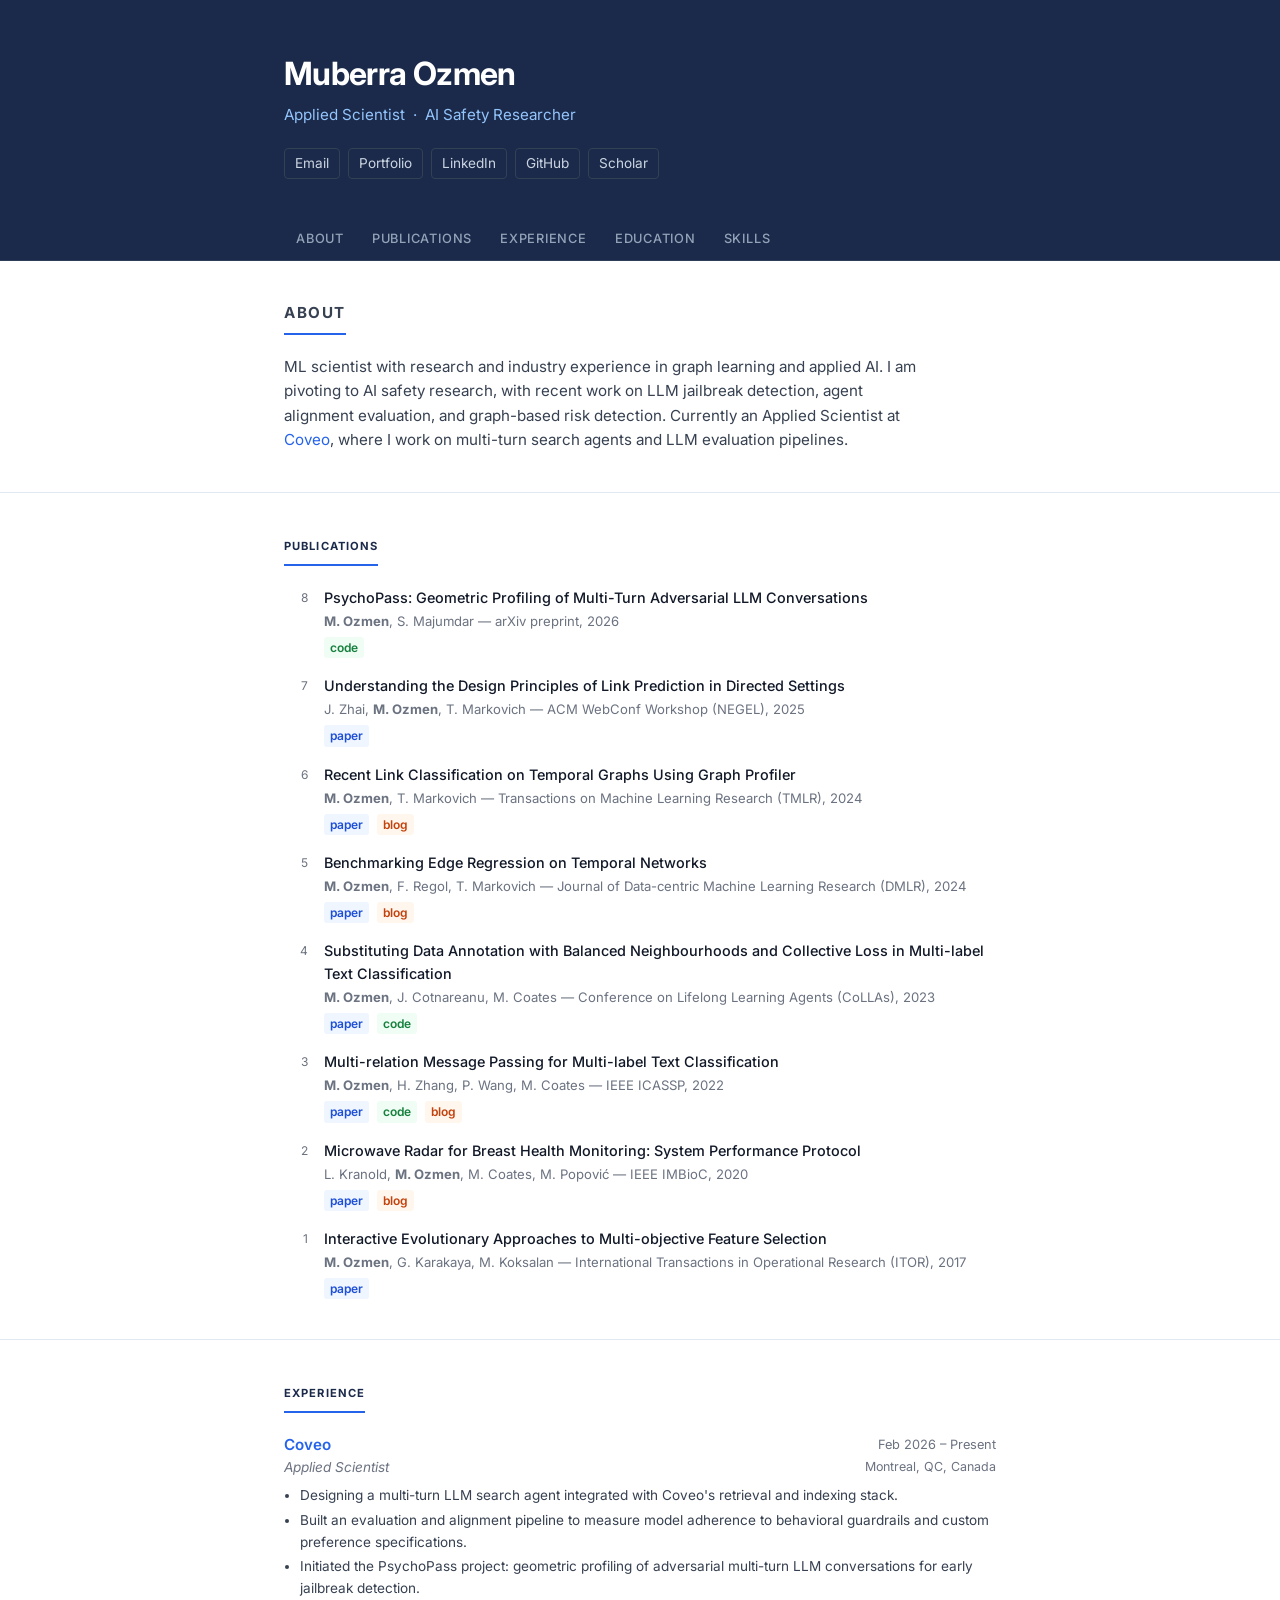
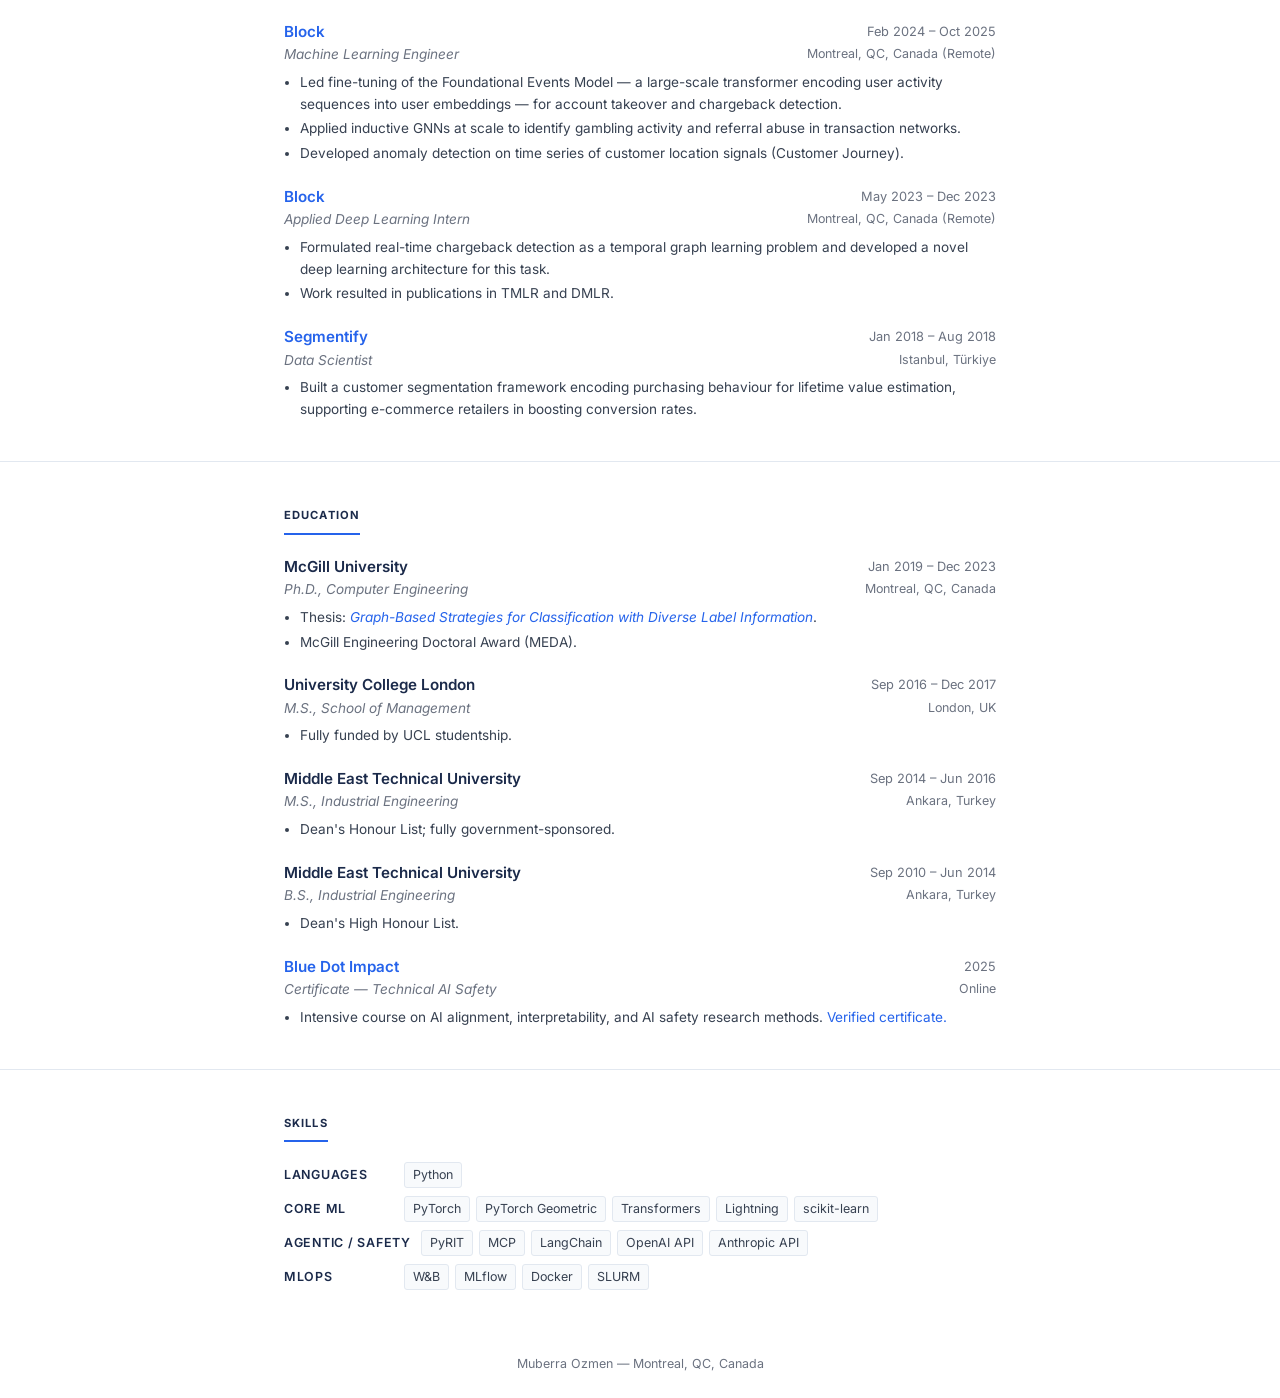
==== index.html @ 6dde7e4f "Replace React site with static HTML/CSS portfolio" ====
<!DOCTYPE html>
<html lang="en">
<head>
  <meta charset="UTF-8" />
  <meta name="viewport" content="width=device-width, initial-scale=1.0" />
  <title>Muberra Ozmen</title>
  <link rel="stylesheet" href="style.css" />
  <link rel="preconnect" href="https://fonts.googleapis.com" />
  <link href="https://fonts.googleapis.com/css2?family=Inter:wght@300;400;500;600;700&display=swap" rel="stylesheet" />
</head>
<body>

<!-- ── Header ── -->
<header>
  <div class="container">
    <h1>Muberra Ozmen</h1>
    <p class="subtitle">Applied Scientist &nbsp;·&nbsp; AI Safety Researcher</p>
    <div class="contact">
      <a href="mailto:muberra.ozmen@gmail.com">Email</a>
      <a href="https://muberraozmen.github.io/portfolio/" target="_blank">Portfolio</a>
      <a href="https://www.linkedin.com/in/muberraozmen/" target="_blank">LinkedIn</a>
      <a href="https://github.com/muberraozmen" target="_blank">GitHub</a>
      <a href="https://scholar.google.com/citations?user=y7MTyicAAAAJ" target="_blank">Scholar</a>
    </div>
  </div>
</header>

<!-- ── Nav ── -->
<nav>
  <div class="container">
    <a href="#about">About</a>
    <a href="#publications">Publications</a>
    <a href="#experience">Experience</a>
    <a href="#education">Education</a>
    <a href="#skills">Skills</a>
  </div>
</nav>

<!-- ── Main ── -->
<main>

  <!-- About -->
  <section id="about">
    <div class="container">
      <p class="section-title">About</p>
      <p>
        ML scientist with research and industry experience in graph learning and applied AI.
        I am pivoting to AI safety research, with recent work on LLM jailbreak detection,
        agent alignment evaluation, and graph-based risk detection.
        Currently an Applied Scientist at <a href="https://www.coveo.com" target="_blank">Coveo</a>,
        where I work on multi-turn search agents and LLM evaluation pipelines.
      </p>
    </div>
  </section>

  <!-- Publications -->
  <section id="publications">
    <div class="container">
      <p class="section-title">Publications</p>
      <ol class="pub-list" reversed>

        <li class="pub">
          <span class="pub-num">8</span>
          <div class="pub-body">
            <p class="pub-title">PsychoPass: Geometric Profiling of Multi-Turn Adversarial LLM Conversations</p>
            <p class="pub-meta"><strong>M. Ozmen</strong>, S. Majumdar &mdash; arXiv preprint, 2026</p>
            <div class="pub-links">
              <a href="https://github.com/muberraozmen/psycho-pass" target="_blank" class="code">code</a>
            </div>
          </div>
        </li>

        <li class="pub">
          <span class="pub-num">7</span>
          <div class="pub-body">
            <p class="pub-title">Understanding the Design Principles of Link Prediction in Directed Settings</p>
            <p class="pub-meta">J. Zhai, <strong>M. Ozmen</strong>, T. Markovich &mdash; ACM WebConf Workshop (NEGEL), 2025</p>
            <div class="pub-links">
              <a href="https://dl.acm.org/doi/pdf/10.1145/3701716.3717803" target="_blank" class="paper">paper</a>
            </div>
          </div>
        </li>

        <li class="pub">
          <span class="pub-num">6</span>
          <div class="pub-body">
            <p class="pub-title">Recent Link Classification on Temporal Graphs Using Graph Profiler</p>
            <p class="pub-meta"><strong>M. Ozmen</strong>, T. Markovich &mdash; Transactions on Machine Learning Research (TMLR), 2024</p>
            <div class="pub-links">
              <a href="https://openreview.net/pdf?id=BTgHh0gSSc" target="_blank" class="paper">paper</a>
              <a href="https://ai.cash.app/recent-link-classification" target="_blank" class="blog">blog</a>
            </div>
          </div>
        </li>

        <li class="pub">
          <span class="pub-num">5</span>
          <div class="pub-body">
            <p class="pub-title">Benchmarking Edge Regression on Temporal Networks</p>
            <p class="pub-meta"><strong>M. Ozmen</strong>, F. Regol, T. Markovich &mdash; Journal of Data-centric Machine Learning Research (DMLR), 2024</p>
            <div class="pub-links">
              <a href="https://openreview.net/pdf?id=4k4cocpuSw" target="_blank" class="paper">paper</a>
              <a href="https://ai.cash.app/temporal-edge-regression" target="_blank" class="blog">blog</a>
            </div>
          </div>
        </li>

        <li class="pub">
          <span class="pub-num">4</span>
          <div class="pub-body">
            <p class="pub-title">Substituting Data Annotation with Balanced Neighbourhoods and Collective Loss in Multi-label Text Classification</p>
            <p class="pub-meta"><strong>M. Ozmen</strong>, J. Cotnareanu, M. Coates &mdash; Conference on Lifelong Learning Agents (CoLLAs), 2023</p>
            <div class="pub-links">
              <a href="https://proceedings.mlr.press/v232/ozmen23a/ozmen23a.pdf" target="_blank" class="paper">paper</a>
              <a href="https://github.com/muberraozmen/BNCL" target="_blank" class="code">code</a>
            </div>
          </div>
        </li>

        <li class="pub">
          <span class="pub-num">3</span>
          <div class="pub-body">
            <p class="pub-title">Multi-relation Message Passing for Multi-label Text Classification</p>
            <p class="pub-meta"><strong>M. Ozmen</strong>, H. Zhang, P. Wang, M. Coates &mdash; IEEE ICASSP, 2022</p>
            <div class="pub-links">
              <a href="https://ieeexplore.ieee.org/document/9747225" target="_blank" class="paper">paper</a>
              <a href="https://github.com/muberraozmen/MrMP" target="_blank" class="code">code</a>
              <a href="https://networks.lab.mcgill.ca/docs/projects/current_projects/project003/" target="_blank" class="blog">blog</a>
            </div>
          </div>
        </li>

        <li class="pub">
          <span class="pub-num">2</span>
          <div class="pub-body">
            <p class="pub-title">Microwave Radar for Breast Health Monitoring: System Performance Protocol</p>
            <p class="pub-meta">L. Kranold, <strong>M. Ozmen</strong>, M. Coates, M. Popović &mdash; IEEE IMBioC, 2020</p>
            <div class="pub-links">
              <a href="https://ieeexplore.ieee.org/document/9385019" target="_blank" class="paper">paper</a>
              <a href="https://networks.lab.mcgill.ca/docs/projects/past_projects/project008" target="_blank" class="blog">blog</a>
            </div>
          </div>
        </li>

        <li class="pub">
          <span class="pub-num">1</span>
          <div class="pub-body">
            <p class="pub-title">Interactive Evolutionary Approaches to Multi-objective Feature Selection</p>
            <p class="pub-meta"><strong>M. Ozmen</strong>, G. Karakaya, M. Koksalan &mdash; International Transactions in Operational Research (ITOR), 2017</p>
            <div class="pub-links">
              <a href="https://onlinelibrary.wiley.com/doi/abs/10.1111/itor.12428" target="_blank" class="paper">paper</a>
            </div>
          </div>
        </li>

      </ol>
    </div>
  </section>

  <!-- Experience -->
  <section id="experience">
    <div class="container">
      <p class="section-title">Experience</p>
      <div class="entry-list">

        <div class="entry">
          <span class="entry-org"><a href="https://www.coveo.com" target="_blank">Coveo</a></span>
          <span class="entry-date">Feb 2026 &ndash; Present</span>
          <span class="entry-role">Applied Scientist</span>
          <span class="entry-location">Montreal, QC, Canada</span>
          <ul class="entry-bullets">
            <li>Designing a multi-turn LLM search agent integrated with Coveo's retrieval and indexing stack.</li>
            <li>Built an evaluation and alignment pipeline to measure model adherence to behavioral guardrails and custom preference specifications.</li>
            <li>Initiated the PsychoPass project: geometric profiling of adversarial multi-turn LLM conversations for early jailbreak detection.</li>
          </ul>
        </div>

        <div class="entry">
          <span class="entry-org"><a href="https://block.xyz" target="_blank">Block</a></span>
          <span class="entry-date">Feb 2024 &ndash; Oct 2025</span>
          <span class="entry-role">Machine Learning Engineer</span>
          <span class="entry-location">Montreal, QC, Canada (Remote)</span>
          <ul class="entry-bullets">
            <li>Led fine-tuning of the Foundational Events Model — a large-scale transformer encoding user activity sequences into user embeddings — for account takeover and chargeback detection.</li>
            <li>Applied inductive GNNs at scale to identify gambling activity and referral abuse in transaction networks.</li>
            <li>Developed anomaly detection on time series of customer location signals (Customer Journey).</li>
          </ul>
        </div>

        <div class="entry">
          <span class="entry-org"><a href="https://block.xyz" target="_blank">Block</a></span>
          <span class="entry-date">May 2023 &ndash; Dec 2023</span>
          <span class="entry-role">Applied Deep Learning Intern</span>
          <span class="entry-location">Montreal, QC, Canada (Remote)</span>
          <ul class="entry-bullets">
            <li>Formulated real-time chargeback detection as a temporal graph learning problem and developed a novel deep learning architecture for this task.</li>
            <li>Work resulted in publications in TMLR and DMLR.</li>
          </ul>
        </div>

        <div class="entry">
          <span class="entry-org"><a href="https://www.segmentify.com" target="_blank">Segmentify</a></span>
          <span class="entry-date">Jan 2018 &ndash; Aug 2018</span>
          <span class="entry-role">Data Scientist</span>
          <span class="entry-location">Istanbul, Türkiye</span>
          <ul class="entry-bullets">
            <li>Built a customer segmentation framework encoding purchasing behaviour for lifetime value estimation, supporting e-commerce retailers in boosting conversion rates.</li>
          </ul>
        </div>

      </div>
    </div>
  </section>

  <!-- Education -->
  <section id="education">
    <div class="container">
      <p class="section-title">Education</p>
      <div class="entry-list">

        <div class="entry">
          <span class="entry-org">McGill University</span>
          <span class="entry-date">Jan 2019 &ndash; Dec 2023</span>
          <span class="entry-role">Ph.D., Computer Engineering</span>
          <span class="entry-location">Montreal, QC, Canada</span>
          <ul class="entry-bullets">
            <li>Thesis: <a href="https://escholarship.mcgill.ca/concern/theses/t722hg54k" target="_blank"><em>Graph-Based Strategies for Classification with Diverse Label Information</em></a>.</li>
            <li>McGill Engineering Doctoral Award (MEDA).</li>
          </ul>
        </div>

        <div class="entry">
          <span class="entry-org">University College London</span>
          <span class="entry-date">Sep 2016 &ndash; Dec 2017</span>
          <span class="entry-role">M.S., School of Management</span>
          <span class="entry-location">London, UK</span>
          <ul class="entry-bullets">
            <li>Fully funded by UCL studentship.</li>
          </ul>
        </div>

        <div class="entry">
          <span class="entry-org">Middle East Technical University</span>
          <span class="entry-date">Sep 2014 &ndash; Jun 2016</span>
          <span class="entry-role">M.S., Industrial Engineering</span>
          <span class="entry-location">Ankara, Turkey</span>
          <ul class="entry-bullets">
            <li>Dean's Honour List; fully government-sponsored.</li>
          </ul>
        </div>

        <div class="entry">
          <span class="entry-org">Middle East Technical University</span>
          <span class="entry-date">Sep 2010 &ndash; Jun 2014</span>
          <span class="entry-role">B.S., Industrial Engineering</span>
          <span class="entry-location">Ankara, Turkey</span>
          <ul class="entry-bullets">
            <li>Dean's High Honour List.</li>
          </ul>
        </div>

        <div class="entry">
          <span class="entry-org"><a href="https://bluedot.org/courses/technical-ai-safety" target="_blank">Blue Dot Impact</a></span>
          <span class="entry-date">2025</span>
          <span class="entry-role">Certificate — Technical AI Safety</span>
          <span class="entry-location">Online</span>
          <ul class="entry-bullets">
            <li>Intensive course on AI alignment, interpretability, and AI safety research methods. <a href="https://bluedot.org/certification?id=recBqdzHf9f8r70Nk" target="_blank">Verified certificate.</a></li>
          </ul>
        </div>

      </div>
    </div>
  </section>

  <!-- Skills -->
  <section id="skills">
    <div class="container">
      <p class="section-title">Skills</p>
      <div class="skill-group">

        <div class="skill-row">
          <span class="skill-label">Languages</span>
          <div class="skill-tags">
            <span class="tag">Python</span>
          </div>
        </div>

        <div class="skill-row">
          <span class="skill-label">Core ML</span>
          <div class="skill-tags">
            <span class="tag">PyTorch</span>
            <span class="tag">PyTorch Geometric</span>
            <span class="tag">Transformers</span>
            <span class="tag">Lightning</span>
            <span class="tag">scikit-learn</span>
          </div>
        </div>

        <div class="skill-row">
          <span class="skill-label">Agentic / Safety</span>
          <div class="skill-tags">
            <span class="tag">PyRIT</span>
            <span class="tag">MCP</span>
            <span class="tag">LangChain</span>
            <span class="tag">OpenAI API</span>
            <span class="tag">Anthropic API</span>
          </div>
        </div>

        <div class="skill-row">
          <span class="skill-label">MLOps</span>
          <div class="skill-tags">
            <span class="tag">W&amp;B</span>
            <span class="tag">MLflow</span>
            <span class="tag">Docker</span>
            <span class="tag">SLURM</span>
          </div>
        </div>

      </div>
    </div>
  </section>

</main>

<footer>
  <p>Muberra Ozmen &mdash; Montreal, QC, Canada</p>
</footer>

</body>
</html>
---- style.css ----
:root {
  --navy: #1B2A4A;
  --accent: #2563EB;
  --muted: #6B7280;
  --bg: #FFFFFF;
  --surface: #F8FAFC;
  --border: #E2E8F0;
  --text: #111827;
  --link-paper: #1D4ED8;
  --link-code: #15803D;
  --link-blog: #C2410C;
}

* {
  box-sizing: border-box;
  margin: 0;
  padding: 0;
}

html {
  scroll-behavior: smooth;
}

body {
  font-family: 'Inter', sans-serif;
  font-size: 15px;
  line-height: 1.6;
  color: var(--text);
  background: var(--bg);
}

a {
  color: var(--accent);
  text-decoration: none;
}

a:hover {
  text-decoration: underline;
}

/* ── Layout ── */

.container {
  max-width: 760px;
  margin: 0 auto;
  padding: 0 24px;
}

/* ── Header ── */

header {
  background: var(--navy);
  color: white;
  padding: 48px 0 40px;
}

header h1 {
  font-size: 2rem;
  font-weight: 700;
  letter-spacing: -0.02em;
  margin-bottom: 4px;
}

header .subtitle {
  font-size: 0.95rem;
  color: #93C5FD;
  margin-bottom: 20px;
}

header .contact {
  display: flex;
  flex-wrap: wrap;
  gap: 8px;
}

header .contact a {
  color: #CBD5E1;
  font-size: 0.85rem;
  display: flex;
  align-items: center;
  gap: 5px;
  padding: 4px 10px;
  border: 1px solid #334155;
  border-radius: 4px;
  transition: color 0.15s, border-color 0.15s;
}

header .contact a:hover {
  color: white;
  border-color: #93C5FD;
  text-decoration: none;
}

/* ── Nav ── */

nav {
  position: sticky;
  top: 0;
  z-index: 100;
  background: var(--navy);
  border-bottom: 1px solid #2D3D5A;
}

nav .container {
  display: flex;
  gap: 4px;
  padding-top: 0;
  padding-bottom: 0;
}

nav a {
  color: #94A3B8;
  font-size: 0.8rem;
  font-weight: 500;
  text-transform: uppercase;
  letter-spacing: 0.06em;
  padding: 10px 12px;
  display: block;
  transition: color 0.15s;
}

nav a:hover {
  color: white;
  text-decoration: none;
}

/* ── Sections ── */

section {
  padding: 40px 0;
  border-bottom: 1px solid var(--border);
}

section:last-of-type {
  border-bottom: none;
}

.section-title {
  font-size: 0.7rem;
  font-weight: 700;
  text-transform: uppercase;
  letter-spacing: 0.1em;
  color: var(--navy);
  margin-bottom: 20px;
  padding-bottom: 8px;
  border-bottom: 2px solid var(--accent);
  display: inline-block;
}

/* ── About ── */

#about p {
  color: #374151;
  max-width: 640px;
  font-size: 0.95rem;
}

/* ── Publications ── */

.pub-list {
  list-style: none;
  display: flex;
  flex-direction: column;
  gap: 16px;
}

.pub {
  display: flex;
  gap: 16px;
  align-items: flex-start;
}

.pub-num {
  flex-shrink: 0;
  font-size: 0.75rem;
  color: var(--muted);
  width: 24px;
  text-align: right;
  padding-top: 2px;
}

.pub-body {
  flex: 1;
}

.pub-title {
  font-size: 0.9rem;
  font-weight: 500;
  color: var(--text);
  margin-bottom: 2px;
}

.pub-meta {
  font-size: 0.82rem;
  color: var(--muted);
  margin-bottom: 5px;
}

.pub-links {
  display: flex;
  gap: 8px;
  flex-wrap: wrap;
}

.pub-links a {
  font-size: 0.75rem;
  font-weight: 600;
  padding: 1px 6px;
  border-radius: 3px;
}

.pub-links a.paper {
  color: var(--link-paper);
  background: #EFF6FF;
}

.pub-links a.code {
  color: var(--link-code);
  background: #F0FDF4;
}

.pub-links a.blog {
  color: var(--link-blog);
  background: #FFF7ED;
}

.pub-links a:hover {
  text-decoration: none;
  filter: brightness(0.85);
}

/* ── Experience / Education ── */

.entry-list {
  display: flex;
  flex-direction: column;
  gap: 20px;
}

.entry {
  display: grid;
  grid-template-columns: 1fr auto;
  gap: 0 16px;
}

.entry-org {
  font-weight: 600;
  font-size: 0.95rem;
  color: var(--navy);
}

.entry-role {
  font-size: 0.85rem;
  color: var(--muted);
  font-style: italic;
  grid-column: 1;
}

.entry-date {
  font-size: 0.8rem;
  color: var(--muted);
  text-align: right;
  white-space: nowrap;
  padding-top: 2px;
}

.entry-location {
  font-size: 0.78rem;
  color: var(--muted);
  text-align: right;
  grid-column: 2;
}

.entry-bullets {
  grid-column: 1 / -1;
  margin-top: 6px;
  padding-left: 16px;
  list-style: disc;
  display: flex;
  flex-direction: column;
  gap: 3px;
}

.entry-bullets li {
  font-size: 0.85rem;
  color: #374151;
}

/* ── Certificates ── */

.cert {
  display: flex;
  justify-content: space-between;
  align-items: baseline;
  flex-wrap: wrap;
  gap: 4px;
}

.cert-name {
  font-weight: 600;
  font-size: 0.95rem;
  color: var(--navy);
}

.cert-meta {
  font-size: 0.82rem;
  color: var(--muted);
}

.cert-desc {
  font-size: 0.85rem;
  color: #374151;
  margin-top: 3px;
}

/* ── Skills ── */

.skill-group {
  display: flex;
  flex-direction: column;
  gap: 8px;
}

.skill-row {
  display: flex;
  gap: 10px;
  align-items: baseline;
  flex-wrap: wrap;
}

.skill-label {
  font-size: 0.78rem;
  font-weight: 600;
  text-transform: uppercase;
  letter-spacing: 0.06em;
  color: var(--navy);
  min-width: 110px;
  flex-shrink: 0;
}

.skill-tags {
  display: flex;
  flex-wrap: wrap;
  gap: 6px;
}

.tag {
  font-size: 0.78rem;
  padding: 2px 8px;
  border-radius: 3px;
  background: var(--surface);
  border: 1px solid var(--border);
  color: #374151;
}

/* ── Footer ── */

footer {
  text-align: center;
  padding: 24px;
  font-size: 0.78rem;
  color: var(--muted);
}

/* ── Responsive ── */

@media (max-width: 600px) {
  header h1 { font-size: 1.6rem; }
  .entry { grid-template-columns: 1fr; }
  .entry-date, .entry-location { text-align: left; }
  .skill-label { min-width: auto; width: 100%; }
}
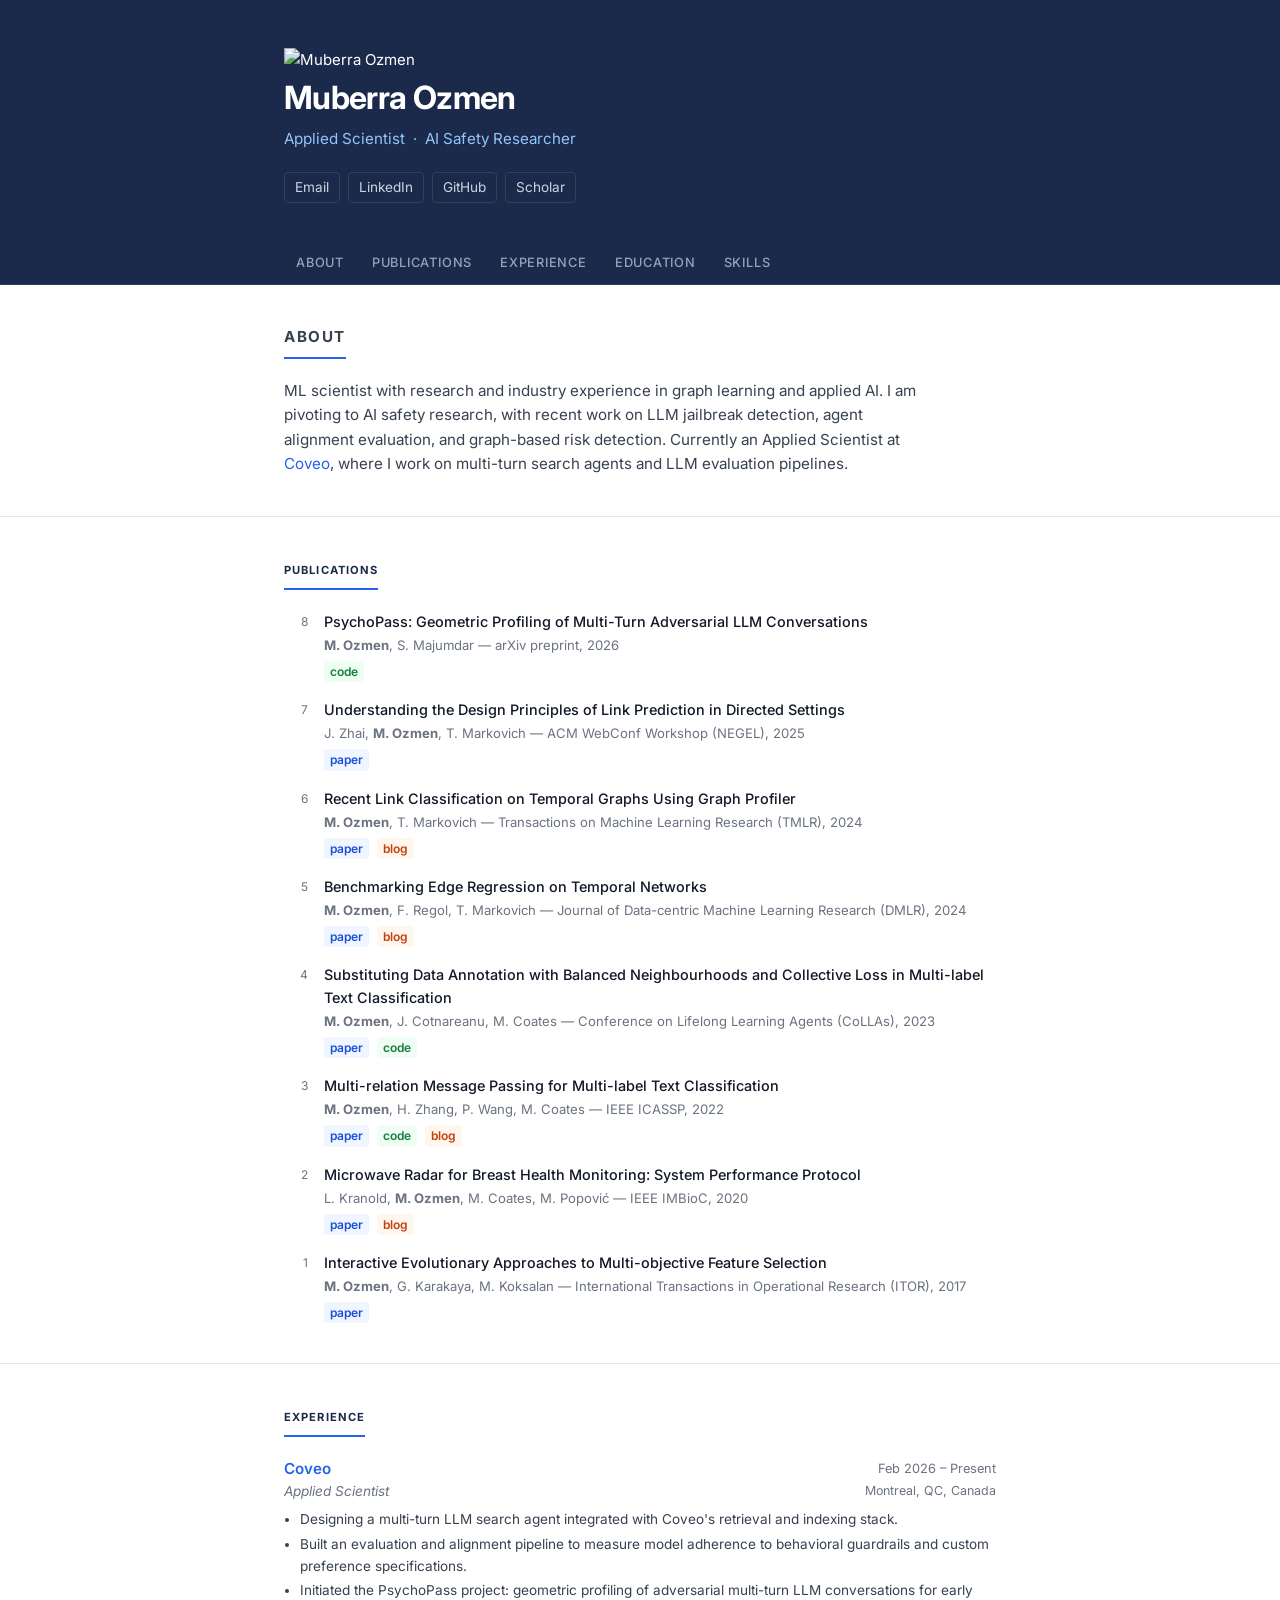
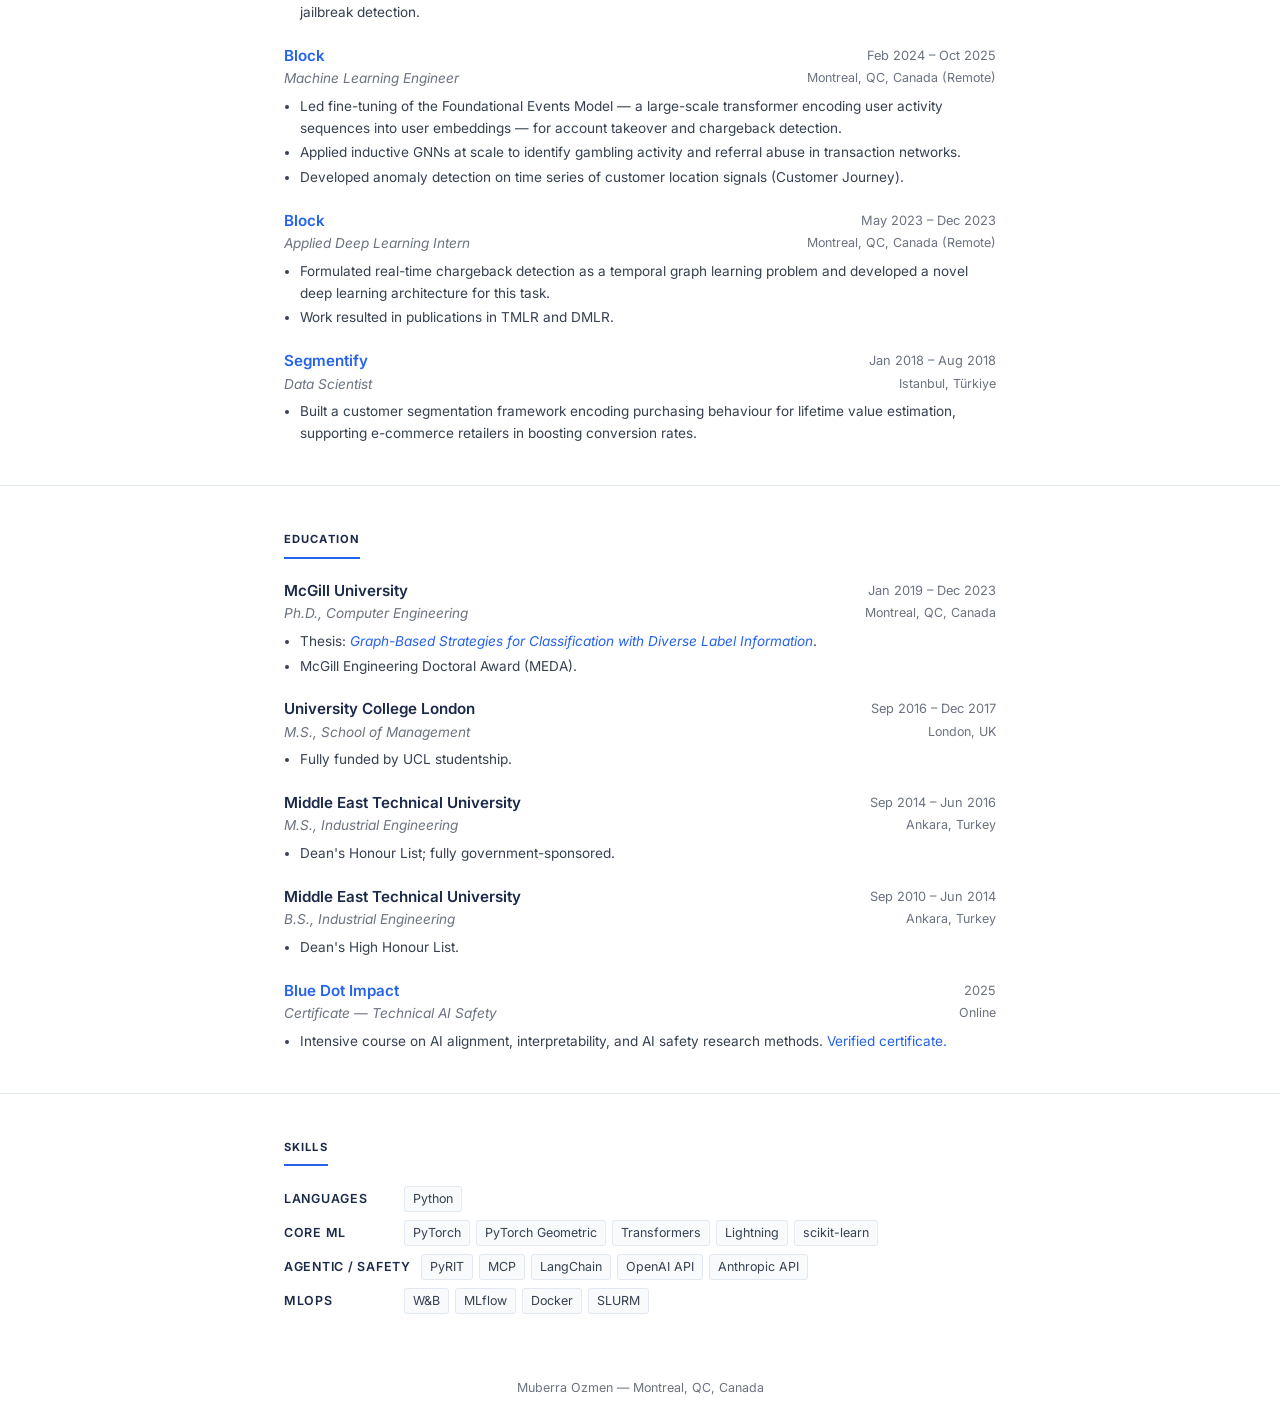
==== commit ef4c319f: "removed portfolio link" ====
--- a/index.html
+++ b/index.html
@@ -13,14 +13,18 @@
 <!-- ── Header ── -->
 <header>
   <div class="container">
-    <h1>Muberra Ozmen</h1>
-    <p class="subtitle">Applied Scientist &nbsp;·&nbsp; AI Safety Researcher</p>
-    <div class="contact">
-      <a href="mailto:muberra.ozmen@gmail.com">Email</a>
-      <a href="https://muberraozmen.github.io/portfolio/" target="_blank">Portfolio</a>
-      <a href="https://www.linkedin.com/in/muberraozmen/" target="_blank">LinkedIn</a>
-      <a href="https://github.com/muberraozmen" target="_blank">GitHub</a>
-      <a href="https://scholar.google.com/citations?user=y7MTyicAAAAJ" target="_blank">Scholar</a>
+    <div class="header-inner">
+      <img src="profile.jpg" alt="Muberra Ozmen" class="profile-photo" />
+      <div class="header-text">
+        <h1>Muberra Ozmen</h1>
+        <p class="subtitle">Applied Scientist &nbsp;·&nbsp; AI Safety Researcher</p>
+        <div class="contact">
+          <a href="mailto:muberra.ozmen@gmail.com">Email</a>
+          <a href="https://www.linkedin.com/in/muberraozmen/" target="_blank">LinkedIn</a>
+          <a href="https://github.com/muberraozmen" target="_blank">GitHub</a>
+          <a href="https://scholar.google.com/citations?user=y7MTyicAAAAJ" target="_blank">Scholar</a>
+        </div>
+      </div>
     </div>
   </div>
 </header>
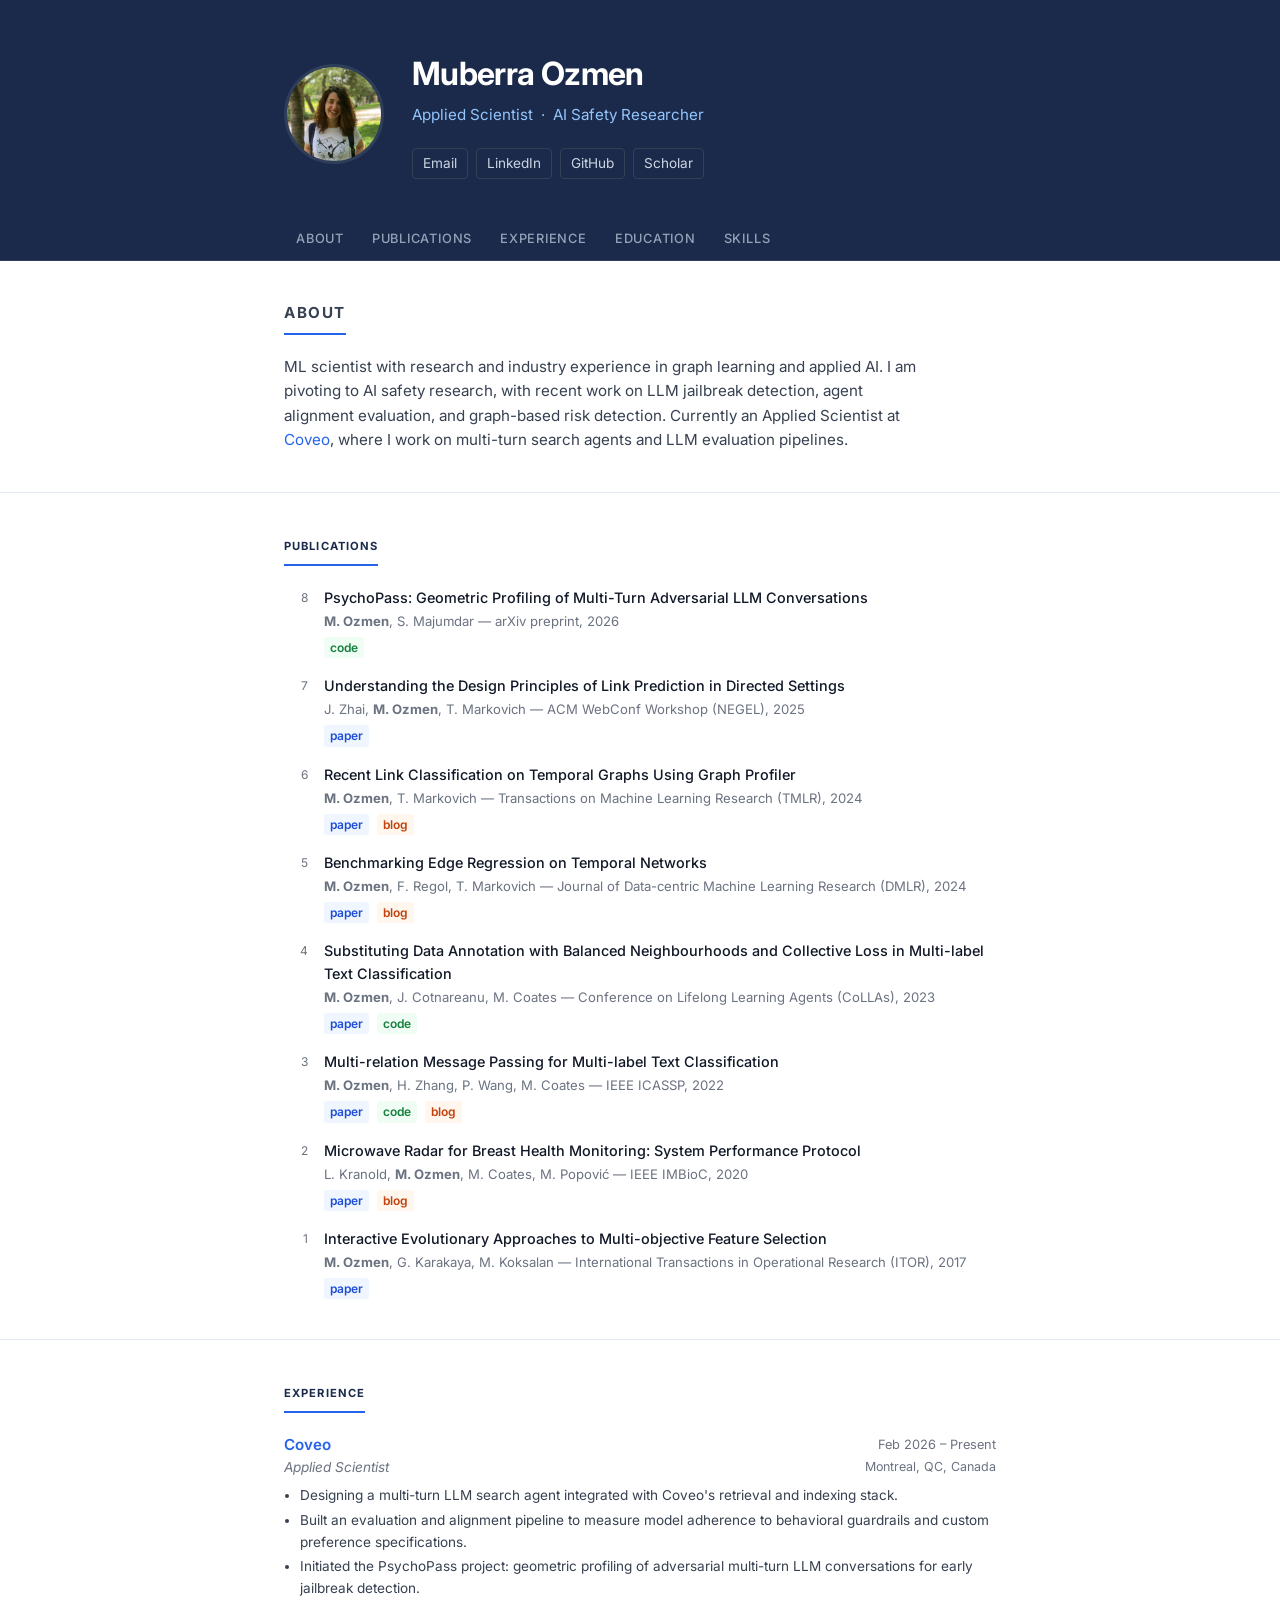
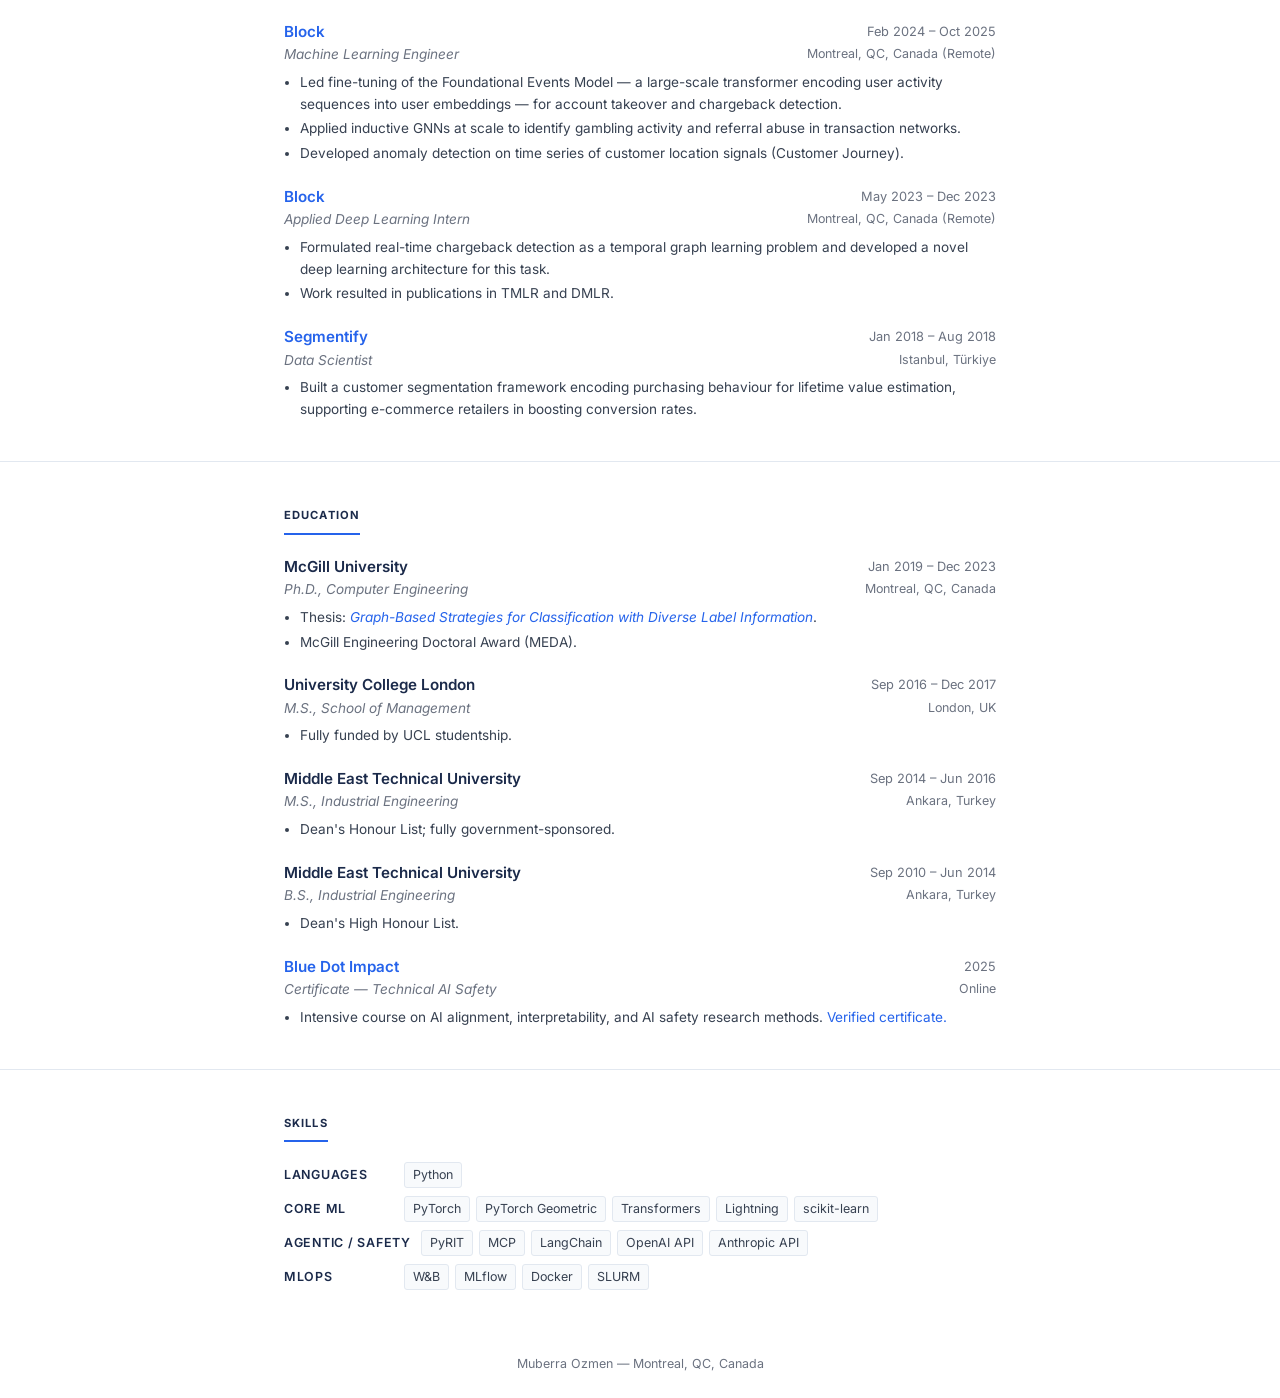
==== commit 28146b4a: "updated profile pic size" ====
--- a/index.html
+++ b/index.html
@@ -14,7 +14,7 @@
 <header>
   <div class="container">
     <div class="header-inner">
-      <img src="profile.jpg" alt="Muberra Ozmen" class="profile-photo" />
+      <img src="profile.jpg" alt="Muberra Ozmen" class="profile-photo" width="100" height="100" />
       <div class="header-text">
         <h1>Muberra Ozmen</h1>
         <p class="subtitle">Applied Scientist &nbsp;·&nbsp; AI Safety Researcher</p>
--- a/style.css
+++ b/style.css
@@ -54,6 +54,28 @@
   padding: 48px 0 40px;
 }
 
+.header-inner {
+  display: flex;
+  align-items: center;
+  gap: 28px;
+}
+
+.profile-photo {
+  width: 100px !important;
+  height: 100px !important;
+  max-width: 100px;
+  border-radius: 50%;
+  object-fit: cover;
+  object-position: center top;
+  border: 3px solid #2D3D5A;
+  flex-shrink: 0;
+  display: block;
+}
+
+.header-text {
+  flex: 1;
+}
+
 header h1 {
   font-size: 2rem;
   font-weight: 700;
@@ -366,6 +388,8 @@
 
 @media (max-width: 600px) {
   header h1 { font-size: 1.6rem; }
+  .header-inner { gap: 18px; }
+  .profile-photo { width: 72px; height: 72px; }
   .entry { grid-template-columns: 1fr; }
   .entry-date, .entry-location { text-align: left; }
   .skill-label { min-width: auto; width: 100%; }
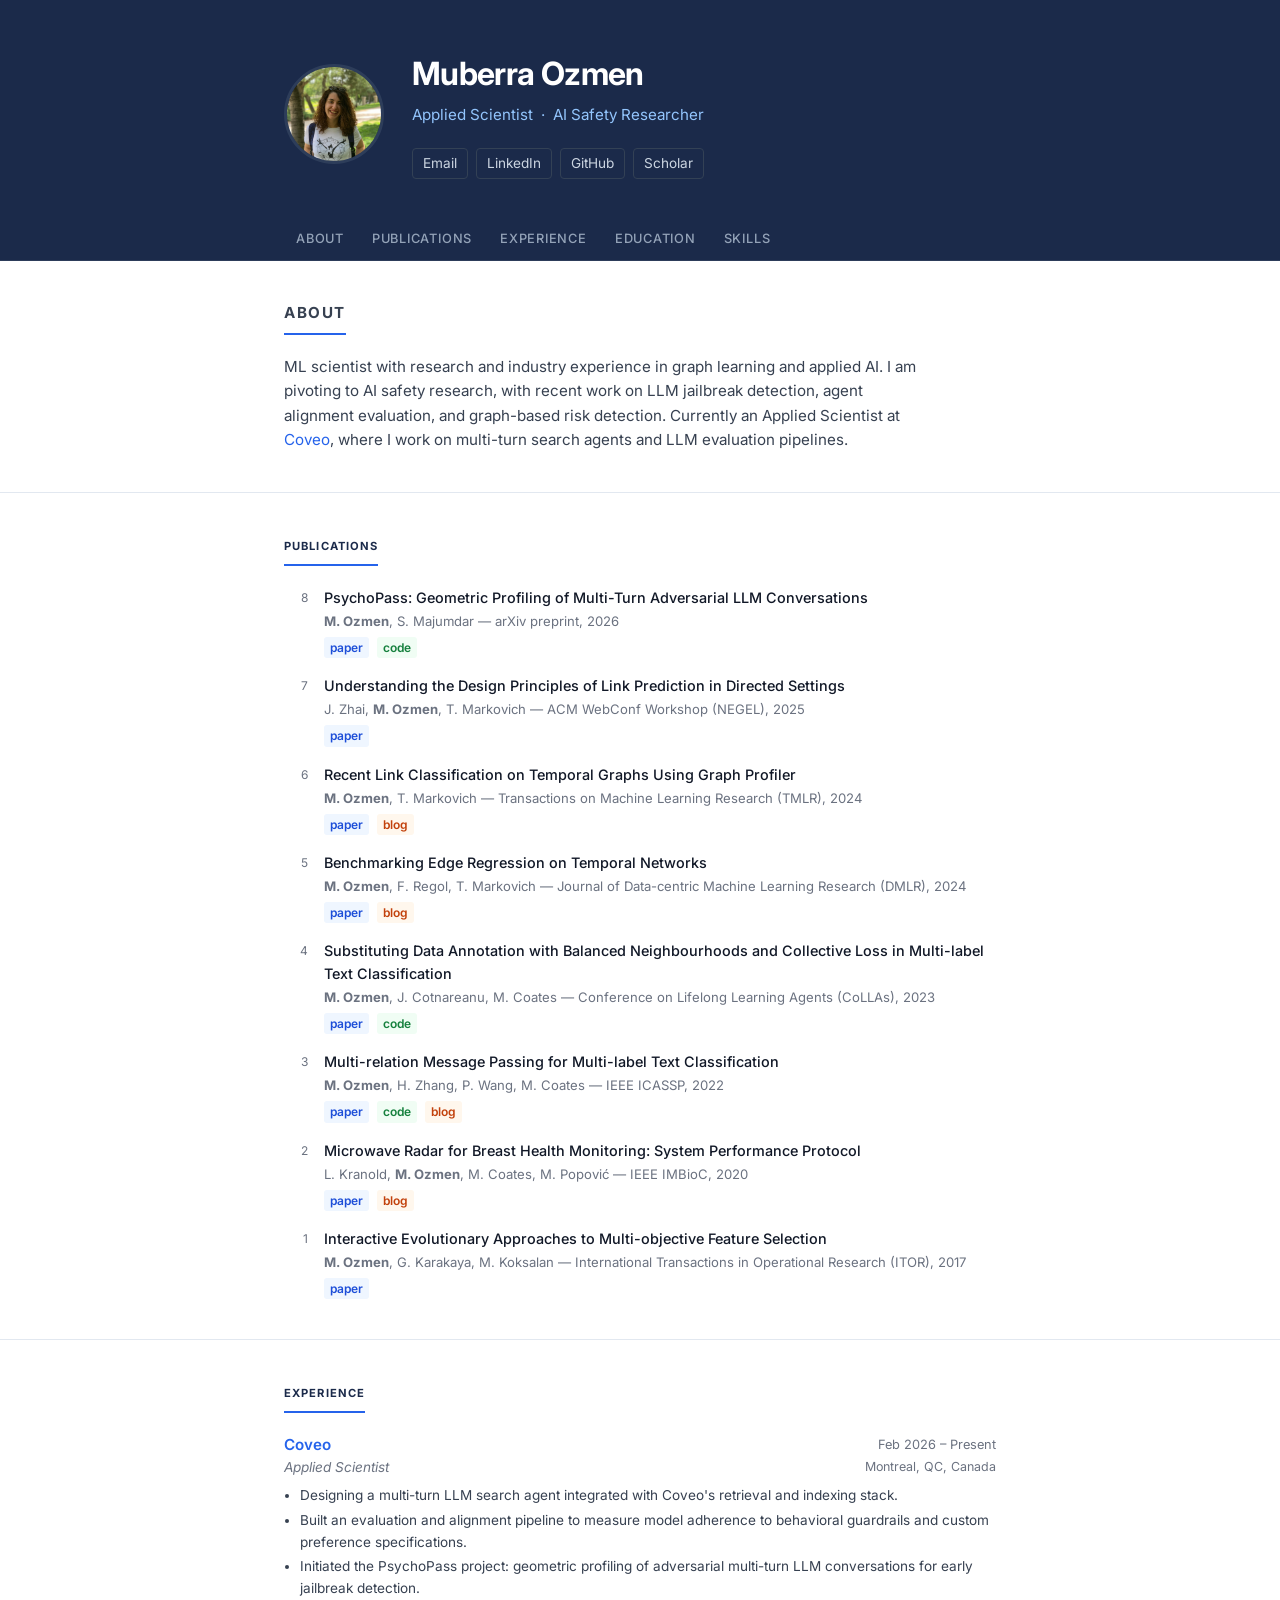
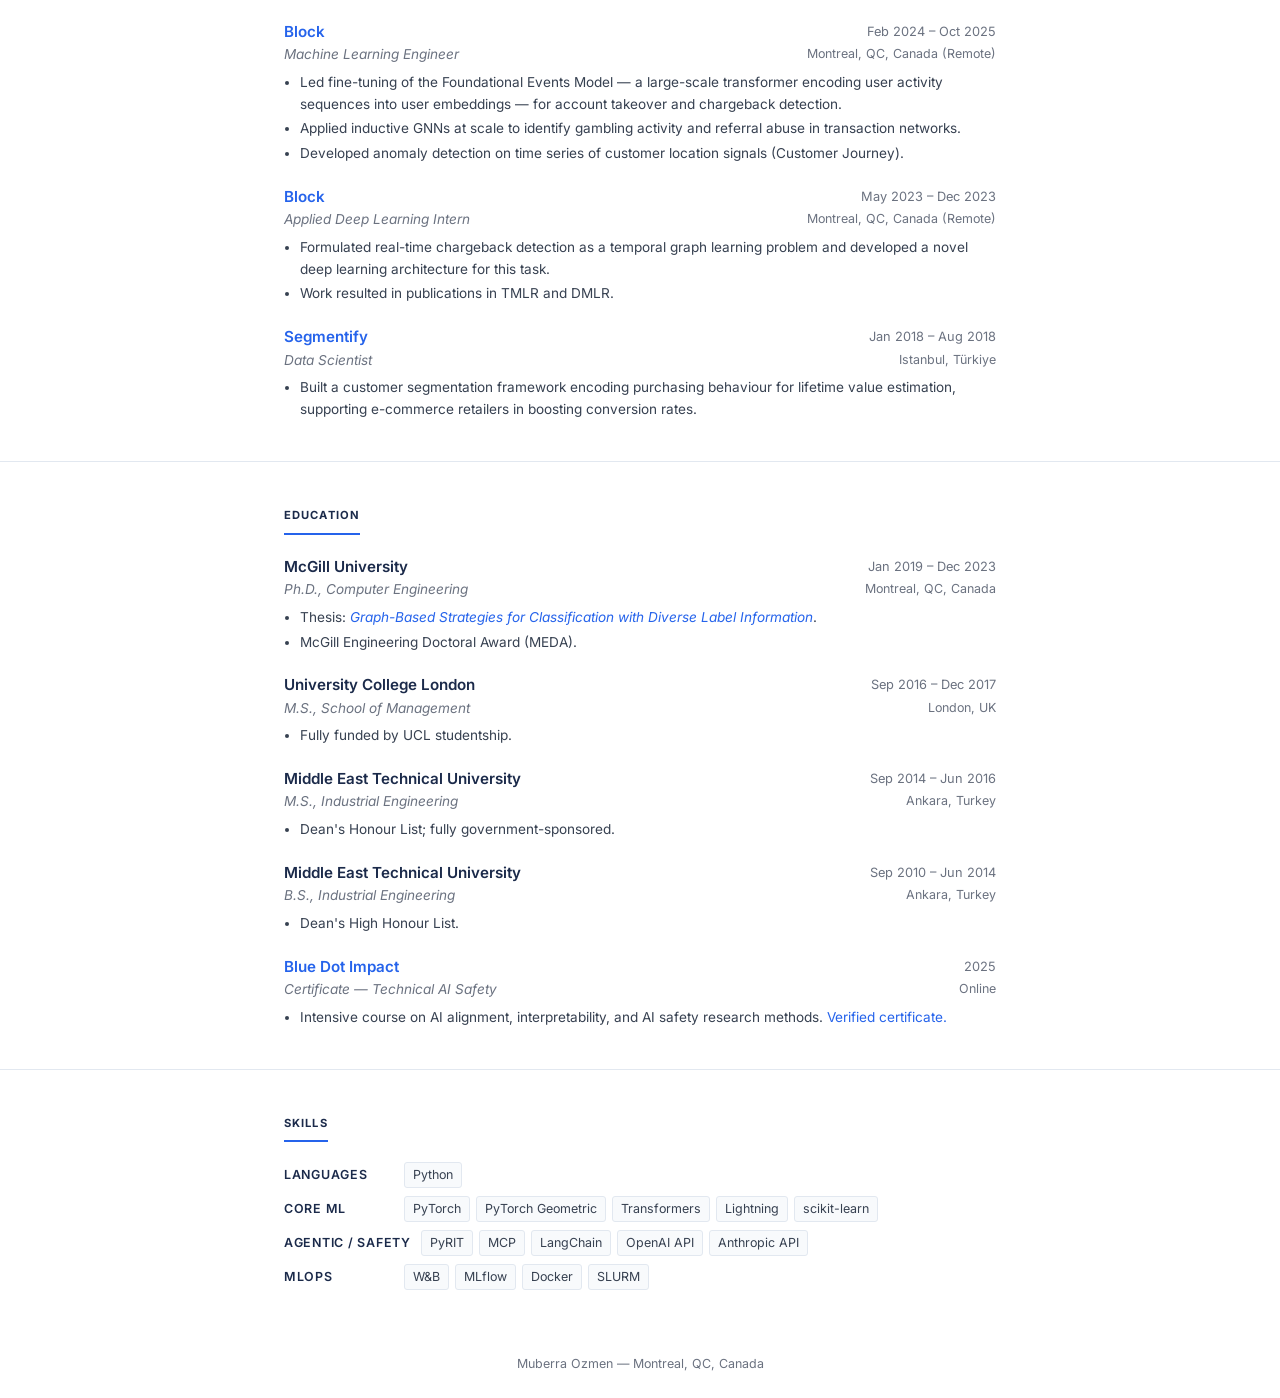
==== commit 337c9a7f: "your message" ====
--- a/index.html
+++ b/index.html
@@ -69,6 +69,7 @@
             <p class="pub-title">PsychoPass: Geometric Profiling of Multi-Turn Adversarial LLM Conversations</p>
             <p class="pub-meta"><strong>M. Ozmen</strong>, S. Majumdar &mdash; arXiv preprint, 2026</p>
             <div class="pub-links">
+              <a href="https://arxiv.org/abs/XXXXXX" target="_blank" class="paper">paper</a>
               <a href="https://github.com/muberraozmen/psycho-pass" target="_blank" class="code">code</a>
             </div>
           </div>
